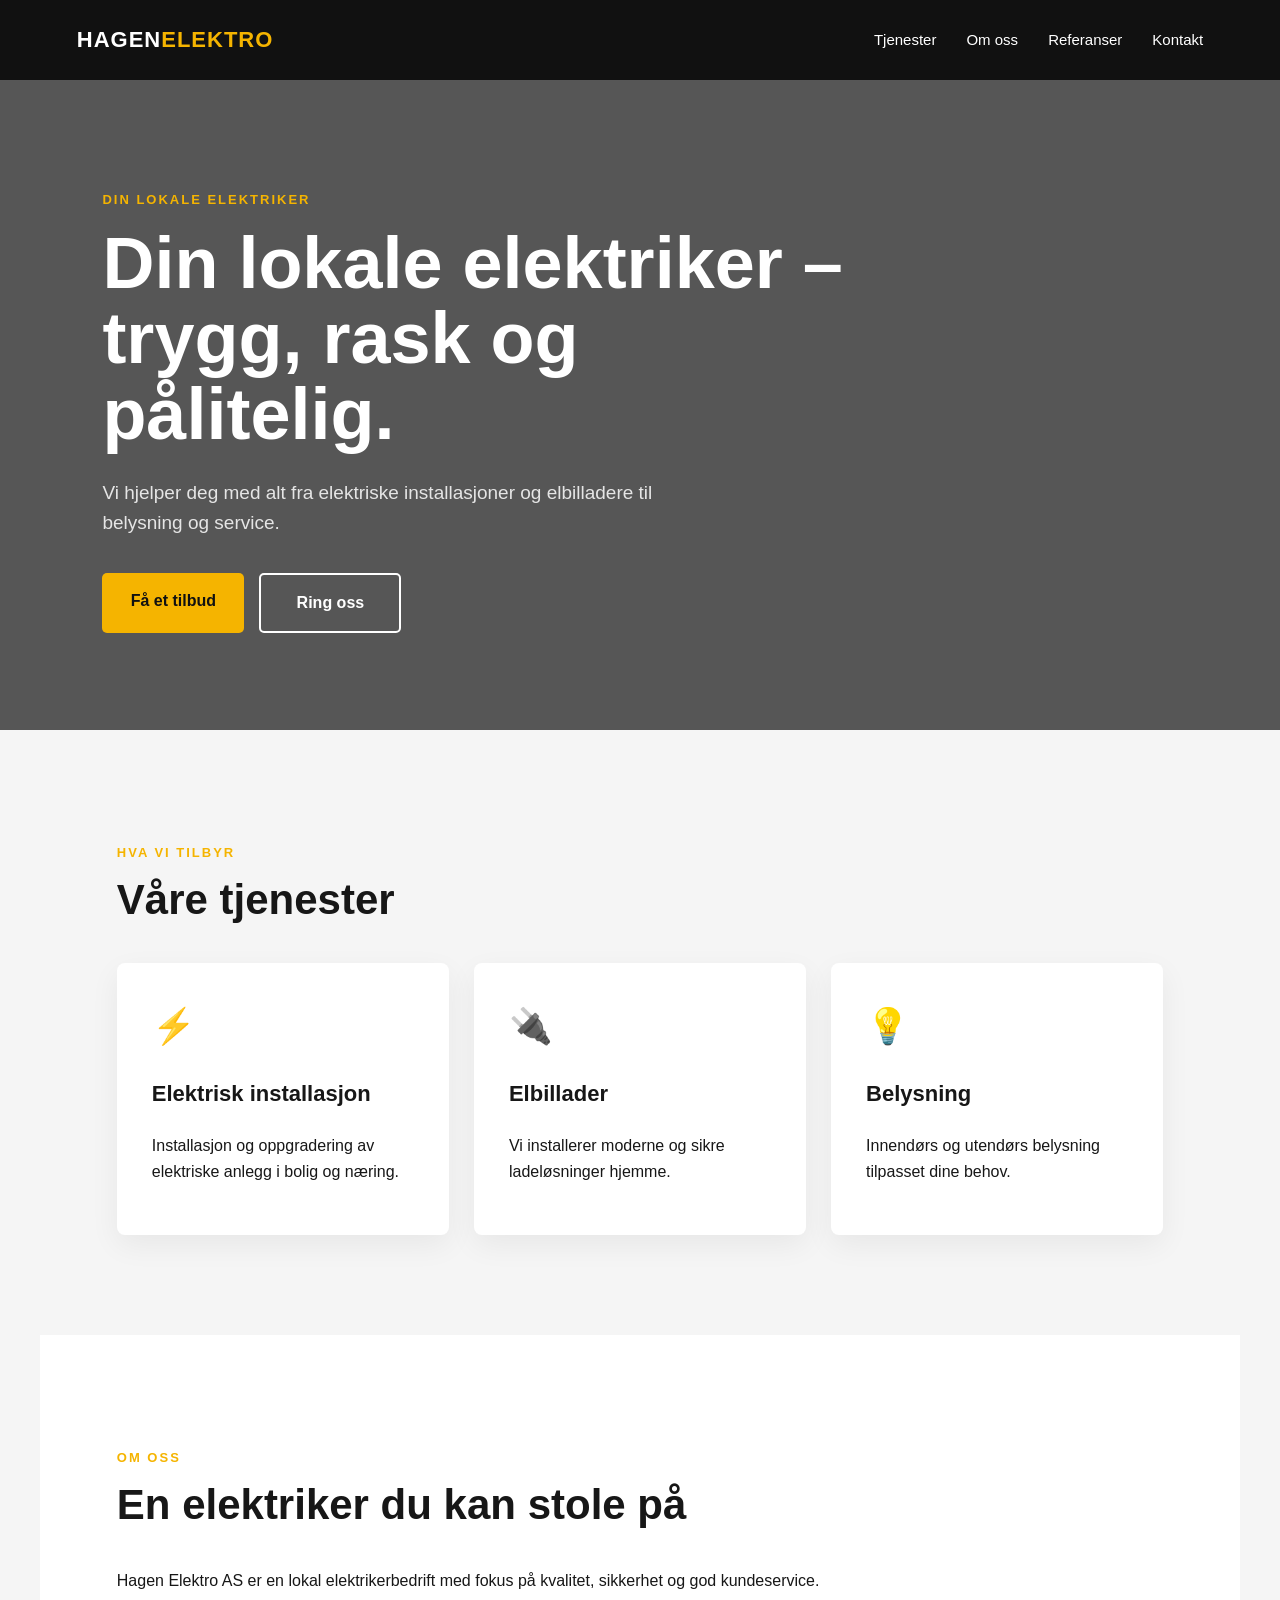
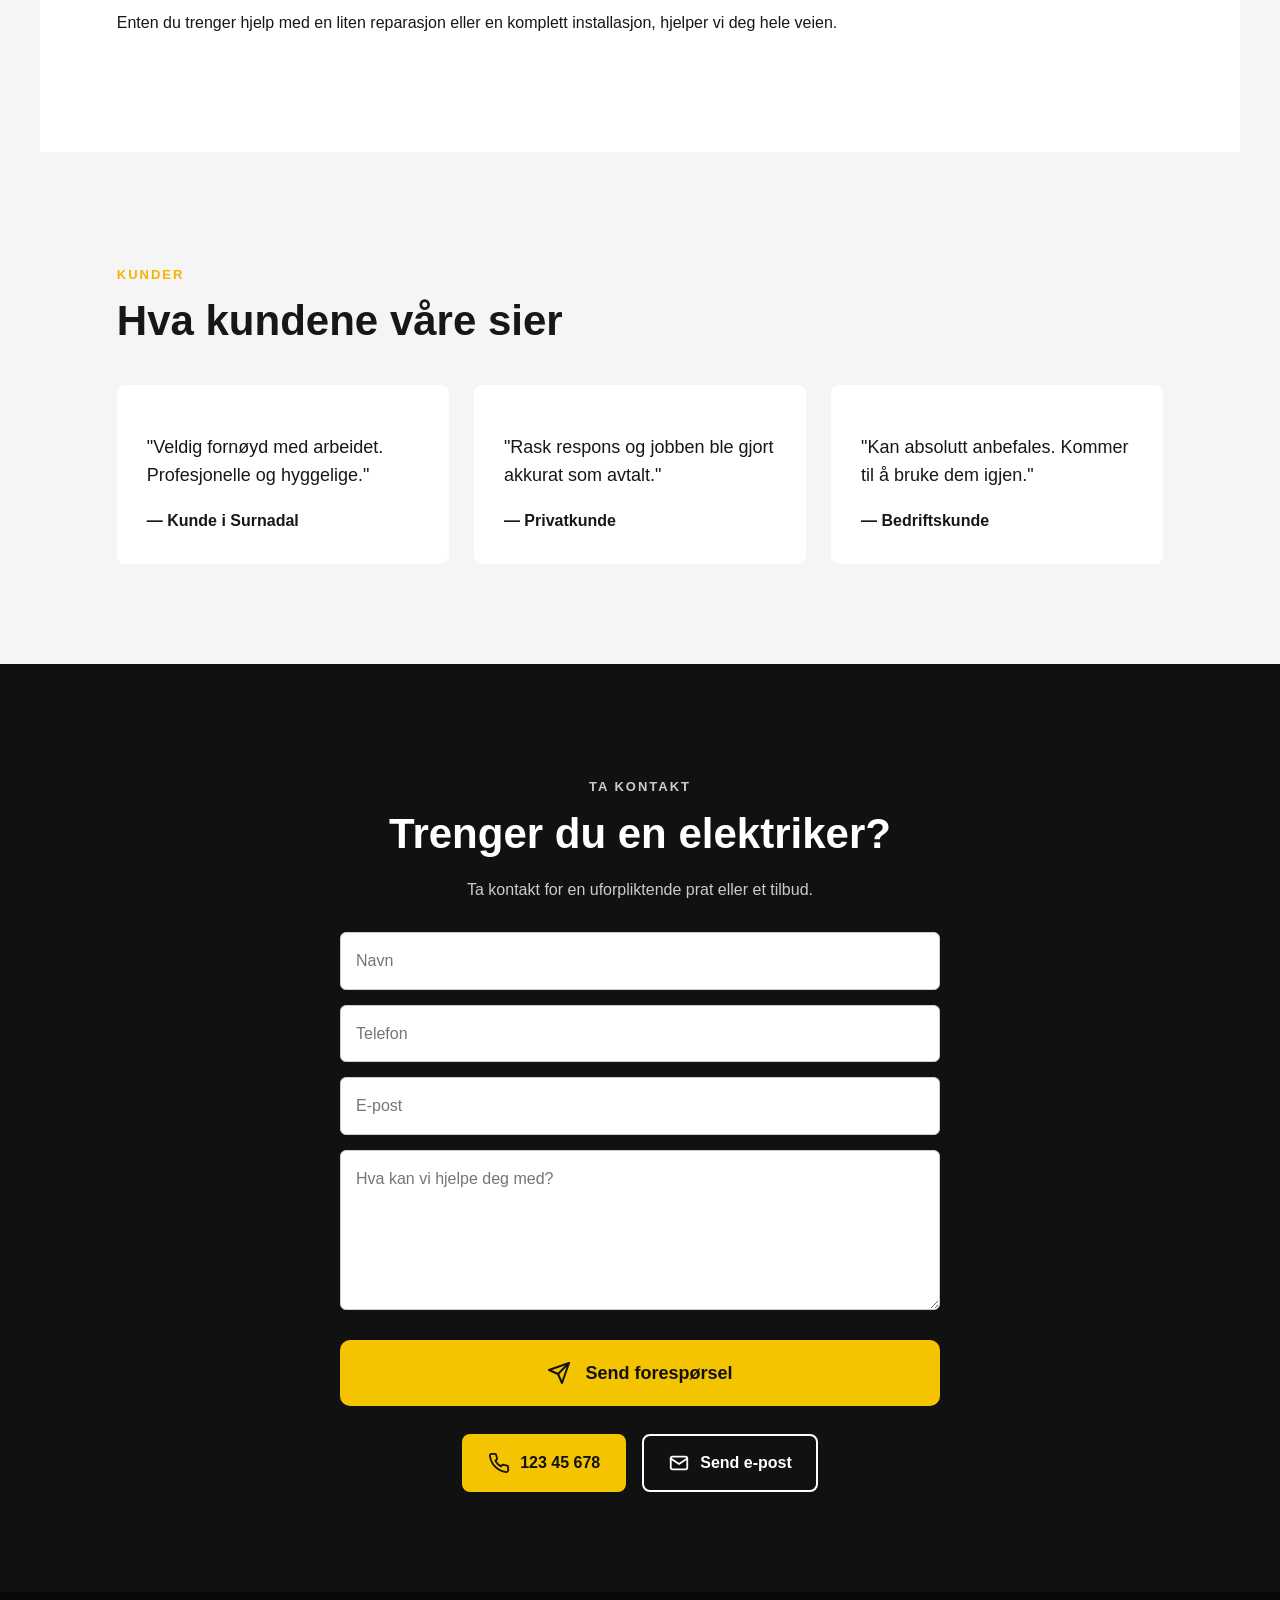
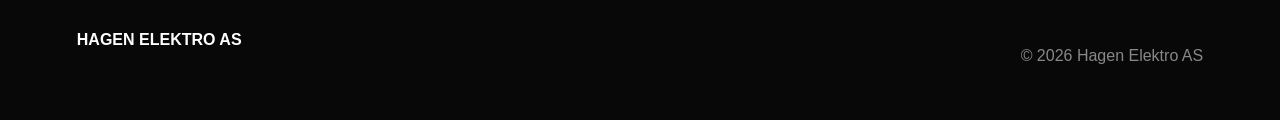
==== index.html @ 44e9f47b "La til Turnstile beskyttelse på kontaktskjema" ====
<!DOCTYPE html>
<html lang="no">

<head>
    <meta charset="UTF-8">
    <meta name="viewport" content="width=device-width, initial-scale=1.0">

    <title>Hagen Elektro AS | Din lokale elektriker</title>

    <link rel="stylesheet" href="style.css">
</head>

<body>

    <!-- Navigasjon -->

    <header>

        <a href="#" class="logo">
            HAGEN<span>ELEKTRO</span>
        </a>

        <button class="menu-toggle" id="menuToggle" aria-label="Åpne meny">
          ☰
        </button>

        <nav id="mainNav">
            <a href="#tjenester">Tjenester</a>
            <a href="#om-oss">Om oss</a>
            <a href="#referanser">Referanser</a>
            <a href="#kontakt">Kontakt</a>
        </nav>

    </header>


    <main>

        <!-- Forside -->

        <section class="hero">

            <div class="hero-content">

                <p class="hero-small">
                    DIN LOKALE ELEKTRIKER
                </p>

                <h1>
                    Din lokale elektriker – trygg, rask og pålitelig.
                </h1>

                <p class="hero-text">
                    Vi hjelper deg med alt fra elektriske
                    installasjoner og elbilladere til
                    belysning og service.
                </p>

                <div class="hero-buttons">

                    <a href="#kontakt" class="button">
                        Få et tilbud
                    </a>

                    <a href="tel:12345678" class="button button-outline">
                        Ring oss
                    </a>

                </div>

            </div>

        </section>


        <!-- Tjenester -->

        <section id="tjenester">

            <p class="section-small">
                HVA VI TILBYR
            </p>

            <h2>Våre tjenester</h2>

            <div class="services">

                <div class="service">
                    <div class="service-icon">⚡</div>

                    <h3>Elektrisk installasjon</h3>

                    <p>
                        Installasjon og oppgradering av
                        elektriske anlegg i bolig og næring.
                    </p>
                </div>


                <div class="service">
                    <div class="service-icon">🔌</div>

                    <h3>Elbillader</h3>

                    <p>
                        Vi installerer moderne og
                        sikre ladeløsninger hjemme.
                    </p>
                </div>


                <div class="service">
                    <div class="service-icon">💡</div>

                    <h3>Belysning</h3>

                    <p>
                        Innendørs og utendørs belysning
                        tilpasset dine behov.
                    </p>
                </div>

            </div>

        </section>


        <!-- Om oss -->

        <section id="om-oss" class="about">

            <div>

                <p class="section-small">
                    OM OSS
                </p>

                <h2>En elektriker du kan stole på</h2>

                <p>
                    Hagen Elektro AS er en lokal
                    elektrikerbedrift med fokus på kvalitet,
                    sikkerhet og god kundeservice.
                </p>

                <p>
                    Enten du trenger hjelp med en liten
                    reparasjon eller en komplett installasjon,
                    hjelper vi deg hele veien.
                </p>

            </div>

        </section>


        <!-- Referanser -->

        <section id="referanser">

            <p class="section-small">
                KUNDER
            </p>

            <h2>Hva kundene våre sier</h2>

            <div class="reviews">

                <div class="review">

                    <p>
                        "Veldig fornøyd med arbeidet.
                        Profesjonelle og hyggelige."
                    </p>

                    <strong>
                        — Kunde i Surnadal
                    </strong>

                </div>


                <div class="review">

                    <p>
                        "Rask respons og jobben ble
                        gjort akkurat som avtalt."
                    </p>

                    <strong>
                        — Privatkunde
                    </strong>

                </div>


                <div class="review">

                    <p>
                        "Kan absolutt anbefales.
                        Kommer til å bruke dem igjen."
                    </p>

                    <strong>
                        — Bedriftskunde
                    </strong>

                </div>

            </div>

        </section>


        <!-- Kontakt -->

        <section id="kontakt" class="contact">

            <p class="section-small">
                TA KONTAKT
            </p>

            <h2>Trenger du en elektriker?</h2>

            <p>
                Ta kontakt for en uforpliktende prat
                eller et tilbud.
            </p>
            <form class="contact-form" id="contactForm">
                <input
                  type="text"
                  name="name"
                  placeholder="Navn"
                  required
                >

                <input
                  type="tel"
                  name="phone"
                  placeholder="Telefon"
                  required
                >

                <input
                  type="email"
                  name="email"
                  placeholder="E-post"
                >

                <textarea
                  name="message"
                  placeholder="Hva kan vi hjelpe deg med?"
                  rows="5"
                  required
                ></textarea>

                <div
                  class="cf-turnstile"
                  data-sitekey="0x4AAAAAAEr8ZxZN5z3qeTb_">
                </div>

                <button type="submit" class="btn send-btn">
                  <svg class="send-icon" viewBox="0 0 24 24" aria-hidden="true">
                    <path d="M22 2 11 13"></path>
                    <path d="M22 2 15 22 11 13 2 9 22 2Z"></path>
                  </svg>

                  <span>Send forespørsel</span>
                </button>


            </form>

            <div class="contact-buttons">

                <a href="tel:12345678" class="contact-btn phone-btn">
                    <svg class="contact-icon" viewBox="0 0 24 24" aria-hidden="true">
                        <path d="M22 16.92v3a2 2 0 0 1-2.18 2
                                 19.79 19.79 0 0 1-8.63-3.07
                                 19.5 19.5 0 0 1-6-6
                                 19.79 19.79 0 0 1-3.07-8.67
                                 A2 2 0 0 1 4.11 2h3
                                 a2 2 0 0 1 2 1.72
                                 c.12.9.33 1.78.62 2.63
                                 a2 2 0 0 1-.45 2.11L8 9.73
                                 a16 16 0 0 0 6 6l1.27-1.27
                                 a2 2 0 0 1 2.11-.45
                                 c.85.29 1.73.5 2.63.62
                                 A2 2 0 0 1 22 16.92z">
                        </path>
                    </svg>

                    <span>123 45 678</span>
                    
                </a>

                <a href="mailto:post@hagenelektro.no" class="contact-btn email-btn">
                    <svg class="contact-icon"
                         viewBox="0 0 24 24"
                         xmlns="http://www.w3.org/2000/svg"
                         aria-hidden="true">

                      <rect x="3" y="5" width="18" height="14" rx="2"></rect>
                      <path d="M3 7l9 6 9-6"></path>

                    </svg>


                    <span>Send e-post</span>
                </a>

            </div>

        </section>

    </main>


    <!-- Footer -->

    <footer>

        <strong>HAGEN ELEKTRO AS</strong>

        <p>
            © 2026 Hagen Elektro AS
        </p>

    </footer>

<button id="topBtn" aria-label="Til toppen">↑</button>
<script
  src="https://challenges.cloudflare.com/turnstile/v0/api.js"
  async
  defer>
</script>
<script src="script.js"></script>
</body>

</html>
---- style.css ----
* {
    box-sizing: border-box;
}

html {
    scroll-behavior: smooth;
}

body {
    margin: 0;
    font-family: Arial, sans-serif;
    background: #f5f5f5;
    color: #171717;
    line-height: 1.6;
}


/* -------------------------
   NAVIGASJON
------------------------- */

header {
    height: 80px;
    padding: 0 6%;
    background: #111;
    color: white;

    display: flex;
    align-items: center;
    justify-content: space-between;
}

.logo {
    color: white;
    text-decoration: none;
    font-size: 22px;
    font-weight: 800;
    letter-spacing: 1px;
}

.logo span {
    color: #f5b400;
}

nav {
    display: flex;
    gap: 30px;
}

nav a {
    color: white;
    text-decoration: none;
    font-size: 15px;
}

nav a:hover {
    color: #f5b400;
}


/* -------------------------
   HERO
------------------------- */

.hero {
    min-height: 650px;

    display: flex;
    align-items: center;

    padding: 80px 8%;

    background:
        linear-gradient(
            rgba(0, 0, 0, 0.65),
            rgba(0, 0, 0, 0.65)
        ),
        url("https://images.unsplash.com/photo-1621905252507-b35492cc74b4?auto=format&fit=crop&w=2000&q=80");

    background-size: cover;
    background-position: center;

    color: white;
}

.hero-content {
    max-width: 750px;
}

.hero-small,
.section-small {
    color: #f5b400;
    font-weight: bold;
    letter-spacing: 2px;
    font-size: 13px;
}

.hero h1 {
    font-size: clamp(42px, 6vw, 72px);
    line-height: 1.05;
    margin: 15px 0 25px;
}

.hero-text {
    max-width: 600px;
    font-size: 19px;
    color: #e5e5e5;
}

.hero-buttons {
    display: flex;
    gap: 15px;
    margin-top: 35px;
}


/* -------------------------
   KNAPPER
------------------------- */

.button {
    display: inline-block;

    width: 142px;
    padding: 15px 0;
    box-sizing: border-box;
    text-align: center;

    background: #f5b400;
    color: #111;

    text-decoration: none;

    font-weight: bold;

    border-radius: 5px;

    transition: 0.2s;
}

.button:hover {
    transform: translateY(-2px);
}

.button-outline {
    background: transparent;
    color: white;
    border: 2px solid white;
}


/* -------------------------
   SEKSJONER
------------------------- */

section:not(.hero):not(.contact) {
    max-width: 1200px;
    margin: auto;
    padding: 100px 6%;
}

section h2 {
    font-size: 42px;
    line-height: 1.1;
    margin-top: 5px;
    margin-bottom: 40px;
}


/* -------------------------
   TJENESTER
------------------------- */

.services {
    display: grid;
    grid-template-columns: repeat(3, 1fr);
    gap: 25px;
}

.service {
    background: white;
    padding: 35px;
    border-radius: 8px;

    box-shadow: 0 10px 30px rgba(0,0,0,0.06);

    transition: 0.2s;
}

.service:hover {
    transform: translateY(-5px);
}

.service-icon {
    font-size: 35px;
}

.service h3 {
    font-size: 22px;
}


/* -------------------------
   OM OSS
------------------------- */

.about {
    background: white;
}

.about > div {
    max-width: 750px;
}


/* -------------------------
   REFERANSER
------------------------- */

.reviews {
    display: grid;
    grid-template-columns: repeat(3, 1fr);
    gap: 25px;
}

.review {
    background: white;
    padding: 30px;
    border-radius: 8px;
}

.review p {
    font-size: 18px;
}


/* -------------------------
   KONTAKT
------------------------- */

.contact {
    max-width: none !important;

    text-align: center;

    padding: 100px 20px;

    background: #111;

    color: white;
}

.contact h2 {
    margin-bottom: 20px;
}

.contact p {
    color: #ccc;
}

.contact-buttons {
    margin-top: 30px;

    display: flex;
    justify-content: center;
    gap: 15px;
}


/* -------------------------
   FOOTER
------------------------- */

footer {
    padding: 35px 6%;

    background: #080808;

    color: white;

    display: flex;
    justify-content: space-between;
}

footer p {
    color: #888;
}


/* -------------------------
   MOBIL
------------------------- */

@media (max-width: 750px) {

    header {
        height: auto;
        padding: 20px;

        flex-direction: column;
        gap: 15px;
    }

    nav {
        gap: 15px;
        flex-wrap: wrap;
        justify-content: center;
    }

    .hero {
        min-height: 600px;
        padding: 60px 25px;
    }

    .hero-buttons {
        flex-direction: column;
        align-items: flex-start;
    }

    section:not(.hero):not(.contact) {
        padding: 70px 25px;
    }

    section h2 {
        font-size: 34px;
    }

    .services,
    .reviews {
        grid-template-columns: 1fr;
    }

    .contact-buttons {
        flex-direction: column;
        align-items: center;
    }

    footer {
        flex-direction: column;
        gap: 10px;
    }
}

#topBtn {
  position: fixed;
  bottom: 25px;
  right: 25px;
  width: 50px;
  height: 50px;
  border: none;
  border-radius: 50%;
  background: #f5c400;
  color: #111;
  font-size: 24px;
  font-weight: bold;
  cursor: pointer;

  opacity: 0;
  visibility: hidden;
  transform: translateY(10px);
  transition: 0.3s;
}

#topBtn.show {
  opacity: 1;
  visibility: visible;
  transform: translateY(0);
}

#topBtn:hover {
  transform: translateY(-3px);
}

.menu-toggle {
  display: none;
  background: none;
  border: none;
  color: white;
  font-size: 30px;
  cursor: pointer;

  position: relative;
  z-index: 1001;
}

@media (max-width: 750px) {
  .menu-toggle {
    display: block;
  }

  nav {
    display: none;
    position: absolute;
    top: 70px;
    left: 0;
    width: 100%;
    background: #111;
    flex-direction: column;
    padding: 20px;
    z-index: 1000;
  }

  nav.open {
    display: flex;
  }

  nav a {
    padding: 12px 0;
  }
}


.contact-form {
  max-width: 600px;
  margin: 30px auto 0;
  display: flex;
  flex-direction: column;
  gap: 15px;
}

.contact-form input,
.contact-form textarea {
  width: 100%;
  padding: 15px;
  border: 1px solid #ccc;
  border-radius: 6px;
  font: inherit;
}

.contact-form textarea {
  resize: vertical;
}

.contact-form input:focus,
.contact-form textarea:focus {
  outline: 2px solid #f5c400;
  border-color: transparent;
}


.contact-form .send-btn {
  width: 100%;
  min-height: 66px;
  padding: 18px 28px;

  background: #f5c400;
  color: #111;

  border: none;
  border-radius: 10px;

  font-size: 18px;
  font-weight: 700;

  cursor: pointer;

  display: flex;
  align-items: center;
  justify-content: center;
  gap: 14px;

  transition: transform 0.2s ease,
              background 0.2s ease;
}

.contact-form .send-icon {
  width: 24px;
  height: 24px;

  fill: none;
  stroke: currentColor;
  stroke-width: 2;
  stroke-linecap: round;
  stroke-linejoin: round;
}

.contact-form .send-btn:hover {
  background: #ffd21a;
  transform: translateY(-2px);
}

.contact-form .send-btn:active {
  transform: translateY(0);
}


.contact-buttons {
  display: flex;
  justify-content: center;
  align-items: center;
  gap: 16px;
  margin-top: 28px;
}

.contact-btn {
  min-height: 58px;
  padding: 14px 24px;

  display: inline-flex;
  align-items: center;
  justify-content: center;
  gap: 10px;

  border-radius: 8px;

  font-size: 16px;
  font-weight: 700;
  text-decoration: none;

  transition: transform 0.2s ease,
              background 0.2s ease,
              color 0.2s ease;
}

.phone-btn {
  background: #f5c400;
  color: #111;
  border: 2px solid #f5c400;
}

.email-btn {
  background: transparent;
  color: white;
  border: 2px solid white;
}

.contact-icon {
  width: 22px;
  height: 22px;

  fill: none;
  stroke: currentColor;
  stroke-width: 2;
  stroke-linecap: round;
  stroke-linejoin: round;
}

.contact-btn:hover {
  transform: translateY(-2px);
}

.phone-btn:hover {
  background: #ffd21a;
  border-color: #ffd21a;
}

.email-btn:hover {
  background: white;
  color: #111;
}

@media (max-width: 750px) {

  .contact-buttons {
    flex-direction: row;
    gap: 10px;
  }

  .contact-btn {
    width: auto;
    min-height: 52px;
    padding: 12px 16px;
    font-size: 14px;
  }

  .contact-icon {
    width: 19px;
    height: 19px;
  }
}
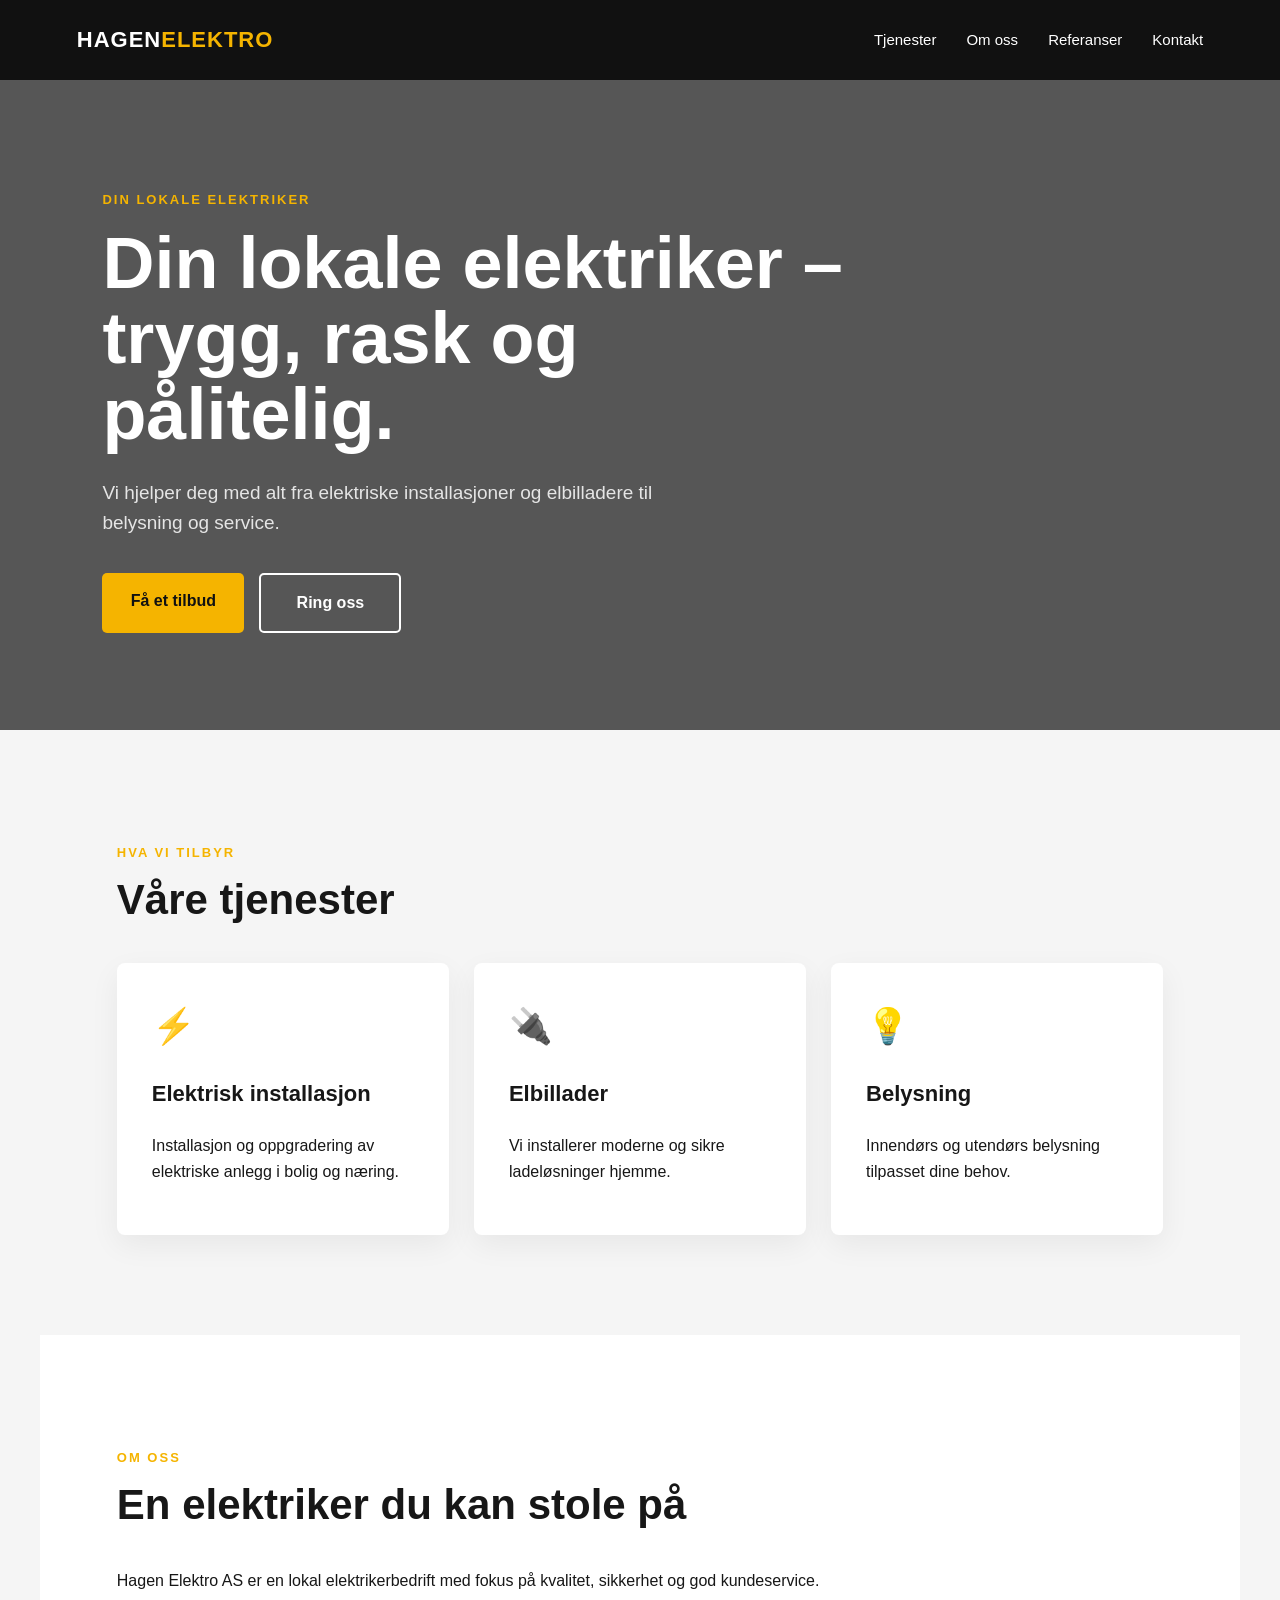
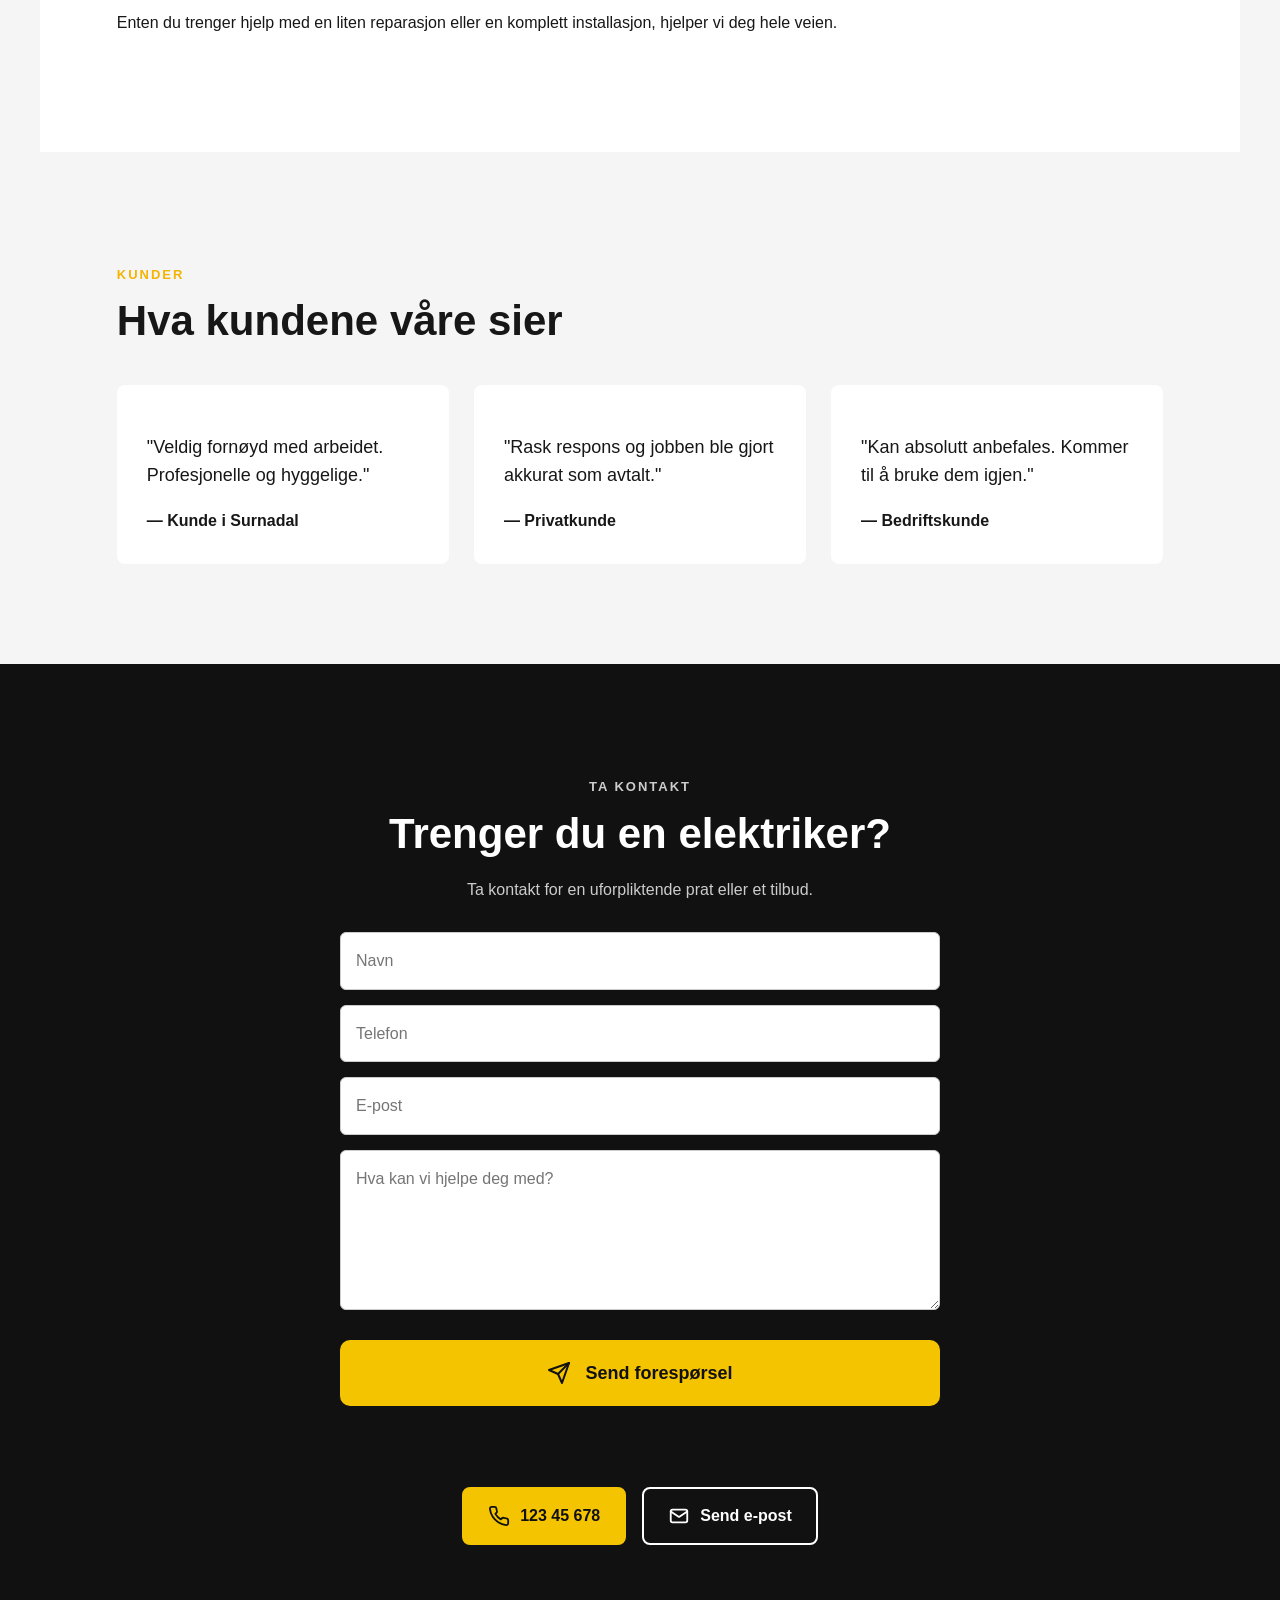
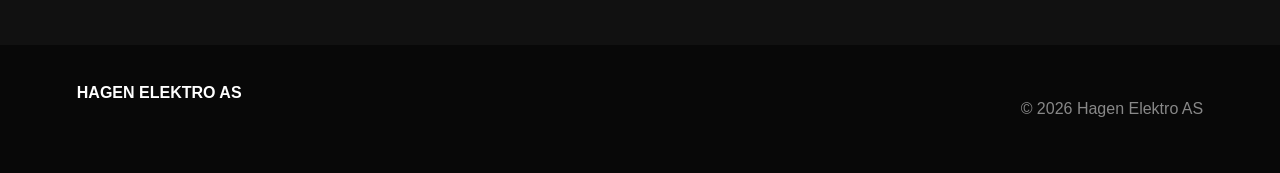
==== commit ae6f8a08: "Forbedret bekreftelse i kontaktskjema" ====
--- a/index.html
+++ b/index.html
@@ -267,7 +267,8 @@
 
                   <span>Send forespørsel</span>
                 </button>
-
+                
+                <p id="formStatus" class="form-status" aria-live="polite"></p>
 
             </form>
 
--- a/style.css
+++ b/style.css
@@ -567,4 +567,23 @@
     width: 19px;
     height: 19px;
   }
+}
+
+.form-status {
+    min-height: 24px;
+    margin: 14px 0 0;
+    text-align: center;
+    font-weight: 600;
+}
+
+.form-status.sending {
+    color: #ddd;
+}
+
+.form-status.success {
+    color: #7ed957;
+}
+
+.form-status.error {
+    color: #ff6b6b;
 }
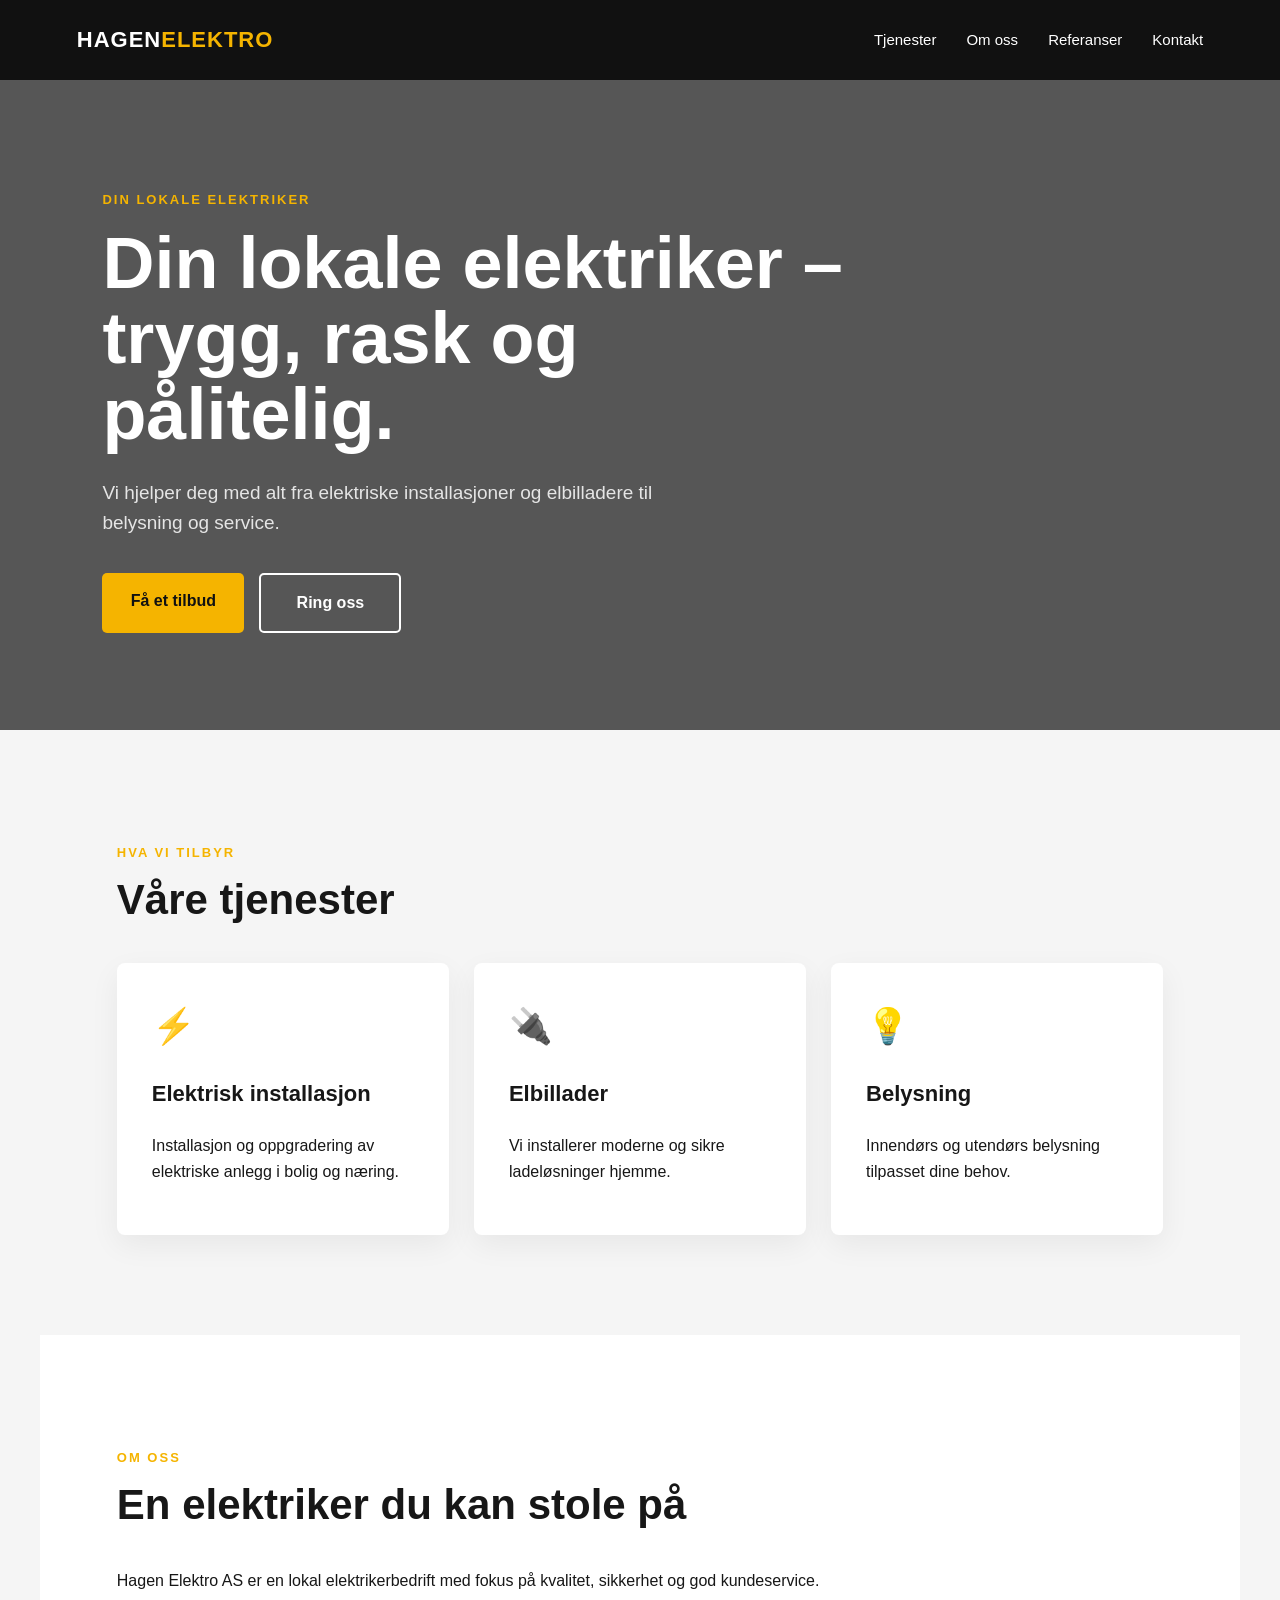
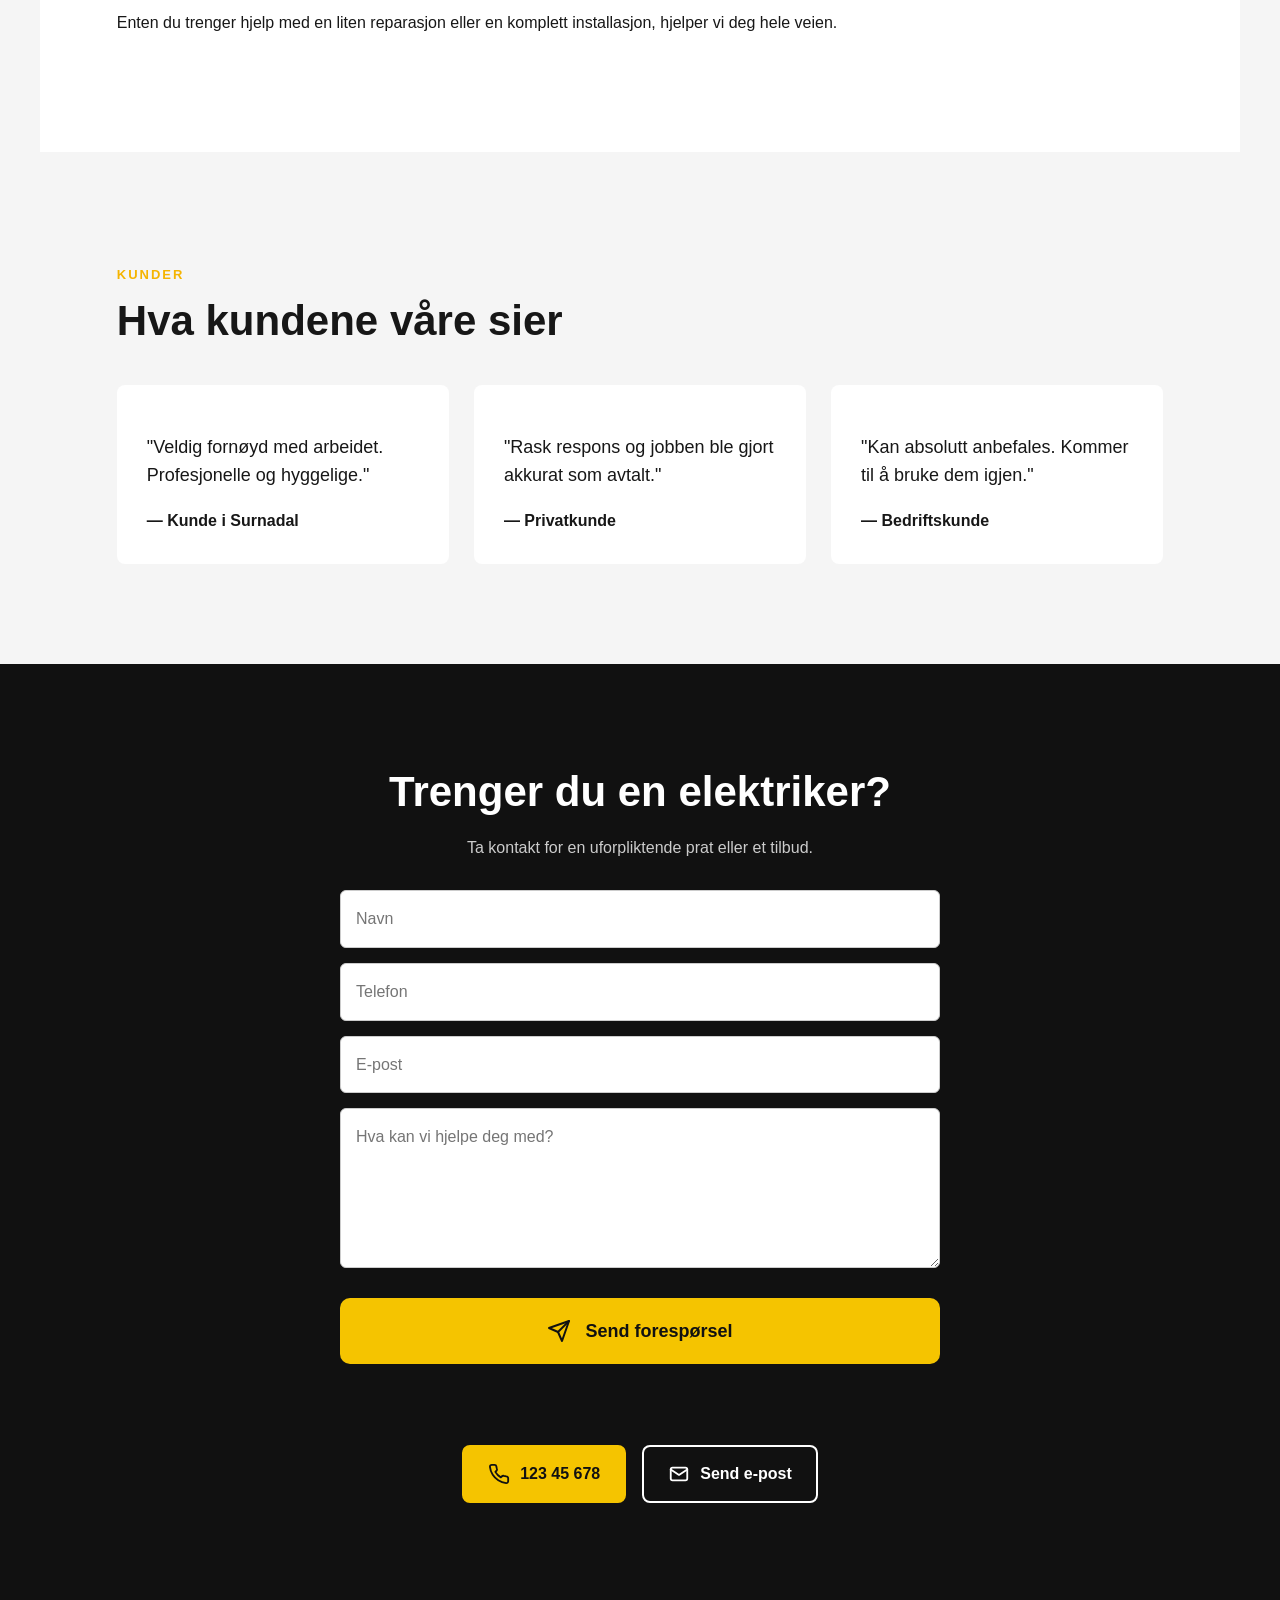
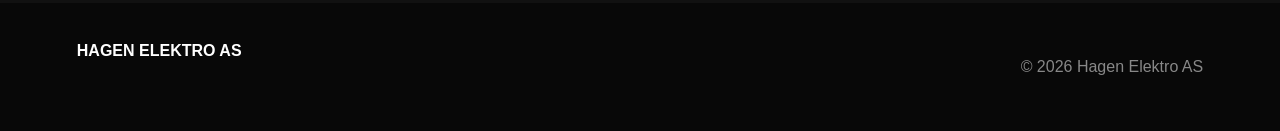
==== commit 935cb9c7: "Forbedret sikkerhet og logging for kontaktskjema" ====
--- a/index.html
+++ b/index.html
@@ -216,9 +216,7 @@
 
         <section id="kontakt" class="contact">
 
-            <p class="section-small">
-                TA KONTAKT
-            </p>
+            
 
             <h2>Trenger du en elektriker?</h2>
 
@@ -271,6 +269,17 @@
                 <p id="formStatus" class="form-status" aria-live="polite"></p>
 
             </form>
+
+            <div id="formSuccess" class="form-success" hidden>
+                <div class="success-check">✓</div>
+
+                 <h3>Takk for henvendelsen!</h3>
+
+                 <p>
+                     Forespørselen din er sendt.<br>
+                     Vi tar kontakt så snart som mulig.
+                 </p>
+            </div>
 
             <div class="contact-buttons">
 
--- a/style.css
+++ b/style.css
@@ -586,4 +586,59 @@
 
 .form-status.error {
     color: #ff6b6b;
+}
+
+
+/* -------------------------
+   TAKKEMELDING KONTAKTSKJEMA
+------------------------- */
+
+.form-success {
+    max-width: 600px;
+    margin: 30px auto;
+    padding: 35px 25px;
+
+    text-align: center;
+
+    background: #1a1a1a;
+    border: 1px solid #333;
+    border-radius: 10px;
+}
+
+.form-success[hidden] {
+    display: none;
+}
+
+.success-check {
+    width: 55px;
+    height: 55px;
+    margin: 0 auto 18px;
+
+    display: flex;
+    align-items: center;
+    justify-content: center;
+
+    background: #f5c400;
+    color: #111;
+
+    border-radius: 50%;
+
+    font-size: 30px;
+    font-weight: bold;
+}
+
+.form-success h3 {
+    margin: 0 0 12px;
+    color: white;
+    font-size: 24px;
+}
+
+.form-success p {
+    margin: 0;
+    color: #ddd;
+    line-height: 1.6;
+}
+
+.contact-form[hidden] {
+    display: none;
 }
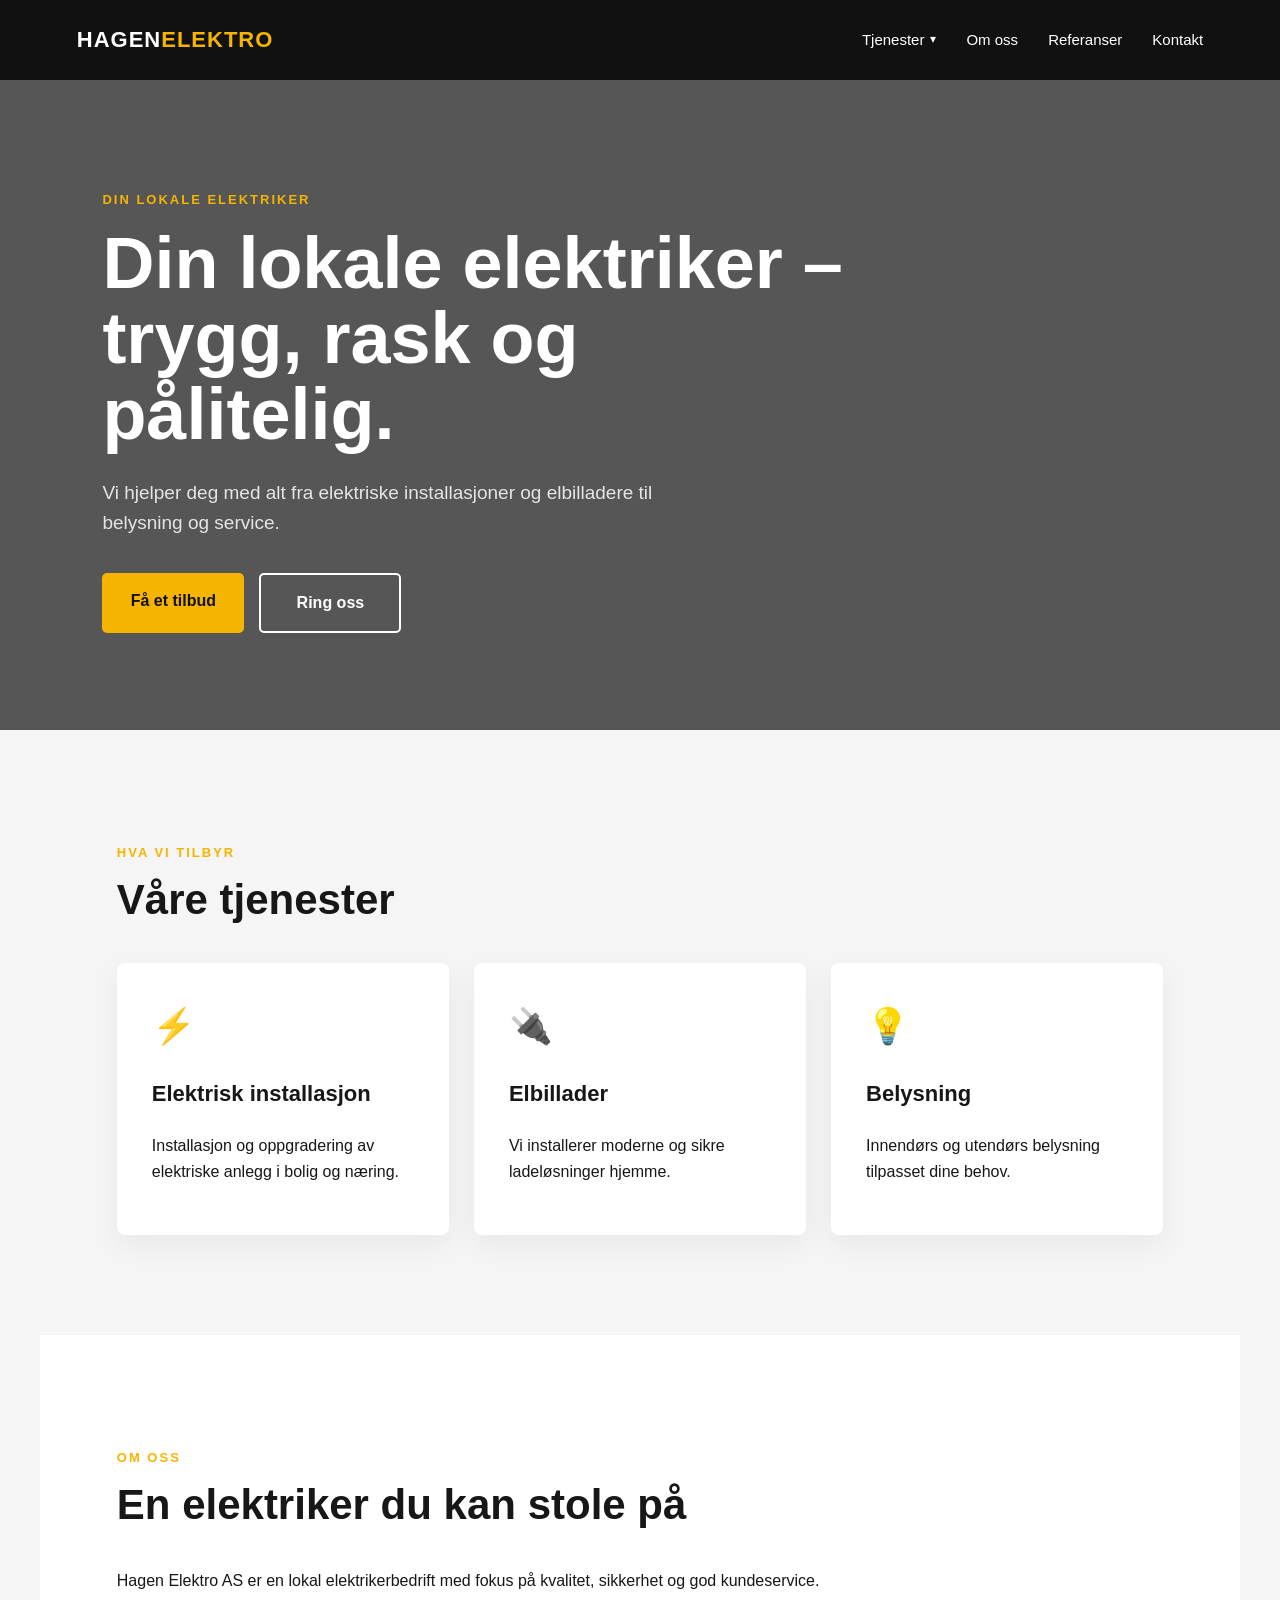
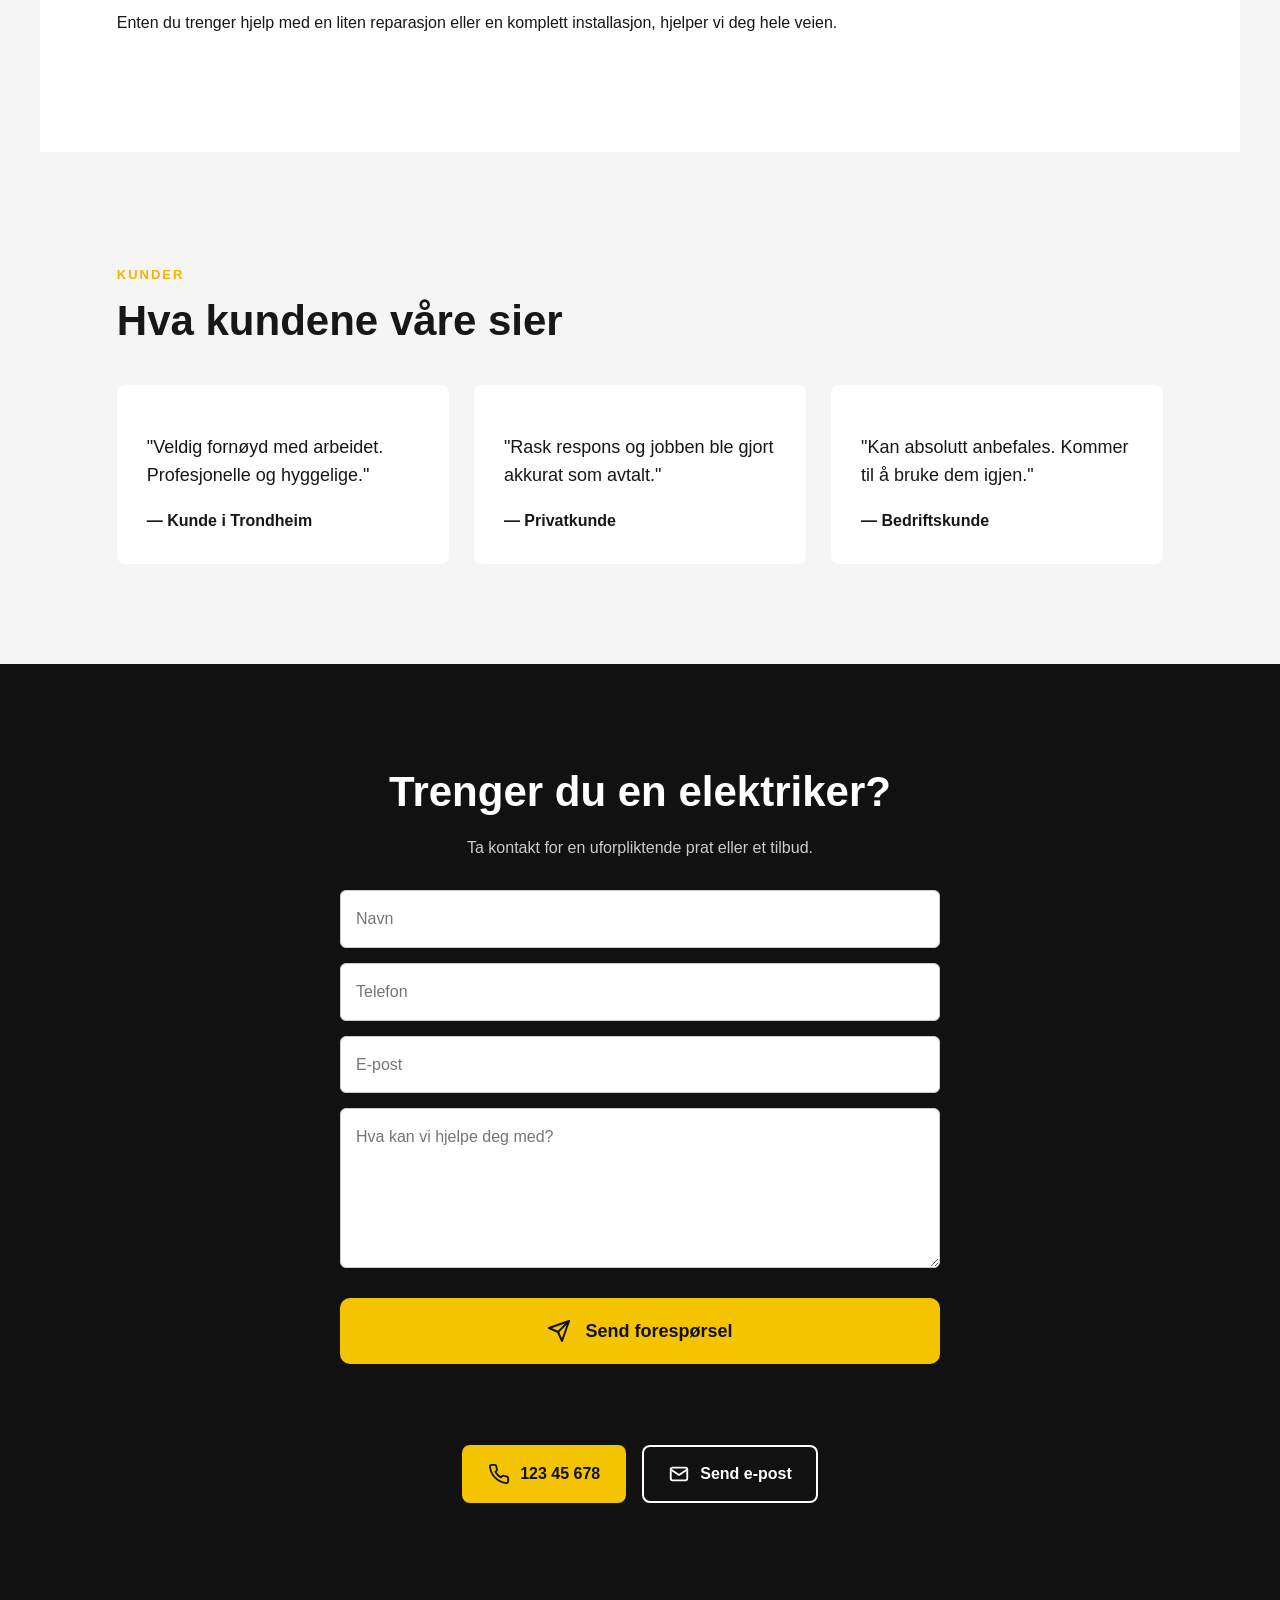
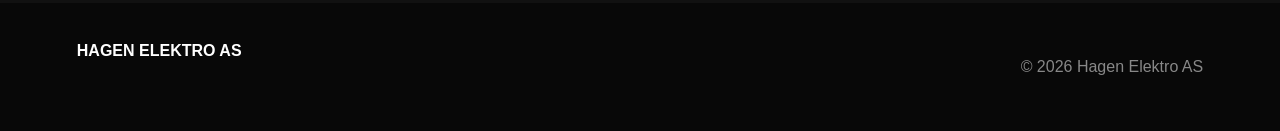
==== commit 10bf79c8: "Legg til elbillader-side og forbedret navigasjon" ====
--- a/index.html
+++ b/index.html
@@ -21,14 +21,30 @@
         </a>
 
         <button class="menu-toggle" id="menuToggle" aria-label="Åpne meny">
-          ☰
+            ☰
         </button>
 
         <nav id="mainNav">
-            <a href="#tjenester">Tjenester</a>
-            <a href="#om-oss">Om oss</a>
-            <a href="#referanser">Referanser</a>
-            <a href="#kontakt">Kontakt</a>
+
+            <div class="nav-dropdown">
+
+                <button class="dropdown-toggle" type="button" aria-expanded="false">
+                    Tjenester
+                    <span class="dropdown-arrow">▾</span>
+                </button>
+
+                <div class="dropdown-menu">
+                    <a href="/tjenester/elbillader/">Elbillader</a>
+                    <a href="/#tjenester">Elektrisk installasjon</a>
+                    <a href="/#tjenester">Belysning</a>
+                </div>
+
+            </div>
+
+            <a href="/#om-oss">Om oss</a>
+            <a href="/#referanser">Referanser</a>
+            <a href="/#kontakt">Kontakt</a>
+
         </nav>
 
     </header>
@@ -97,7 +113,7 @@
                 </div>
 
 
-                <div class="service">
+                <a href="/tjenester/elbillader/" class="service service-link">
                     <div class="service-icon">🔌</div>
 
                     <h3>Elbillader</h3>
@@ -106,7 +122,7 @@
                         Vi installerer moderne og
                         sikre ladeløsninger hjemme.
                     </p>
-                </div>
+                </a>
 
 
                 <div class="service">
@@ -174,7 +190,7 @@
                     </p>
 
                     <strong>
-                        — Kunde i Surnadal
+                        — Kunde i Trondheim
                     </strong>
 
                 </div>
@@ -216,7 +232,7 @@
 
         <section id="kontakt" class="contact">
 
-            
+
 
             <h2>Trenger du en elektriker?</h2>
 
@@ -225,47 +241,26 @@
                 eller et tilbud.
             </p>
             <form class="contact-form" id="contactForm">
-                <input
-                  type="text"
-                  name="name"
-                  placeholder="Navn"
-                  required
-                >
-
-                <input
-                  type="tel"
-                  name="phone"
-                  placeholder="Telefon"
-                  required
-                >
-
-                <input
-                  type="email"
-                  name="email"
-                  placeholder="E-post"
-                >
-
-                <textarea
-                  name="message"
-                  placeholder="Hva kan vi hjelpe deg med?"
-                  rows="5"
-                  required
-                ></textarea>
-
-                <div
-                  class="cf-turnstile"
-                  data-sitekey="0x4AAAAAAEr8ZxZN5z3qeTb_">
+                <input type="text" name="name" placeholder="Navn" required>
+
+                <input type="tel" name="phone" placeholder="Telefon" required>
+
+                <input type="email" name="email" placeholder="E-post">
+
+                <textarea name="message" placeholder="Hva kan vi hjelpe deg med?" rows="5" required></textarea>
+
+                <div class="cf-turnstile" data-sitekey="0x4AAAAAAEr8ZxZN5z3qeTb_">
                 </div>
 
                 <button type="submit" class="btn send-btn">
-                  <svg class="send-icon" viewBox="0 0 24 24" aria-hidden="true">
-                    <path d="M22 2 11 13"></path>
-                    <path d="M22 2 15 22 11 13 2 9 22 2Z"></path>
-                  </svg>
-
-                  <span>Send forespørsel</span>
+                    <svg class="send-icon" viewBox="0 0 24 24" aria-hidden="true">
+                        <path d="M22 2 11 13"></path>
+                        <path d="M22 2 15 22 11 13 2 9 22 2Z"></path>
+                    </svg>
+
+                    <span>Send forespørsel</span>
                 </button>
-                
+
                 <p id="formStatus" class="form-status" aria-live="polite"></p>
 
             </form>
@@ -273,12 +268,12 @@
             <div id="formSuccess" class="form-success" hidden>
                 <div class="success-check">✓</div>
 
-                 <h3>Takk for henvendelsen!</h3>
-
-                 <p>
-                     Forespørselen din er sendt.<br>
-                     Vi tar kontakt så snart som mulig.
-                 </p>
+                <h3>Takk for henvendelsen!</h3>
+
+                <p>
+                    Forespørselen din er sendt.<br>
+                    Vi tar kontakt så snart som mulig.
+                </p>
             </div>
 
             <div class="contact-buttons">
@@ -301,17 +296,14 @@
                     </svg>
 
                     <span>123 45 678</span>
-                    
+
                 </a>
 
                 <a href="mailto:post@hagenelektro.no" class="contact-btn email-btn">
-                    <svg class="contact-icon"
-                         viewBox="0 0 24 24"
-                         xmlns="http://www.w3.org/2000/svg"
-                         aria-hidden="true">
-
-                      <rect x="3" y="5" width="18" height="14" rx="2"></rect>
-                      <path d="M3 7l9 6 9-6"></path>
+                    <svg class="contact-icon" viewBox="0 0 24 24" xmlns="http://www.w3.org/2000/svg" aria-hidden="true">
+
+                        <rect x="3" y="5" width="18" height="14" rx="2"></rect>
+                        <path d="M3 7l9 6 9-6"></path>
 
                     </svg>
 
@@ -338,13 +330,10 @@
 
     </footer>
 
-<button id="topBtn" aria-label="Til toppen">↑</button>
-<script
-  src="https://challenges.cloudflare.com/turnstile/v0/api.js"
-  async
-  defer>
-</script>
-<script src="script.js"></script>
+    <button id="topBtn" aria-label="Til toppen">↑</button>
+    <script src="https://challenges.cloudflare.com/turnstile/v0/api.js" async defer>
+    </script>
+    <script src="script.js"></script>
 </body>
 
 </html>
--- a/style.css
+++ b/style.css
@@ -58,6 +58,115 @@
 }
 
 
+.menu-toggle {
+    display: none;
+    background: none;
+    border: none;
+    color: white;
+    font-size: 30px;
+    cursor: pointer;
+    position: relative;
+    z-index: 1001;
+}
+
+/* -------------------------
+   DROPDOWN-MENY
+------------------------- */
+
+.nav-dropdown {
+    position: relative;
+}
+
+.dropdown-toggle {
+    padding: 0;
+    background: none;
+    border: none;
+    color: white;
+    font: inherit;
+    font-size: 15px;
+    cursor: pointer;
+
+    display: flex;
+    align-items: center;
+    gap: 6px;
+}
+
+.dropdown-toggle:hover,
+.dropdown-toggle:focus-visible {
+    color: #f5b400;
+}
+
+.dropdown-arrow {
+    font-size: 12px;
+    transition: transform 0.2s;
+}
+
+.dropdown-menu {
+    position: absolute;
+    top: calc(100% + 12px);
+    left: 0;
+
+    min-width: 220px;
+    padding: 8px 0;
+
+    background: #1a1a1a;
+    border-radius: 6px;
+
+    box-shadow: 0 10px 30px rgba(0, 0, 0, 0.25);
+
+    opacity: 0;
+    visibility: hidden;
+    transform: translateY(-5px);
+
+    transition: 0.2s;
+
+    z-index: 1000;
+}
+
+.dropdown-menu a {
+    display: block;
+    padding: 12px 18px;
+    white-space: nowrap;
+}
+
+.dropdown-menu a:hover {
+    background: #252525;
+    color: #f5b400;
+}
+
+
+/* Åpen dropdown */
+
+.nav-dropdown.open .dropdown-menu {
+    opacity: 1;
+    visibility: visible;
+    transform: translateY(0);
+}
+
+.nav-dropdown.open .dropdown-arrow {
+    transform: rotate(180deg);
+}
+
+
+/* Desktop: åpne også med mus */
+
+@media (min-width: 751px) {
+
+    .nav-dropdown:hover .dropdown-menu,
+    .nav-dropdown:focus-within .dropdown-menu {
+        opacity: 1;
+        visibility: visible;
+        transform: translateY(0);
+    }
+
+    .nav-dropdown:hover .dropdown-arrow,
+    .nav-dropdown:focus-within .dropdown-arrow {
+        transform: rotate(180deg);
+    }
+
+}
+
+
 /* -------------------------
    HERO
 ------------------------- */
@@ -182,9 +291,16 @@
     padding: 35px;
     border-radius: 8px;
 
-    box-shadow: 0 10px 30px rgba(0,0,0,0.06);
+    box-shadow: 0 10px 30px rgba(0, 0, 0, 0.06);
 
     transition: 0.2s;
+}
+
+.service-link {
+    display: block;
+    color: inherit;
+    text-decoration: none;
+    cursor: pointer;
 }
 
 .service:hover {
@@ -286,60 +402,6 @@
     color: #888;
 }
 
-
-/* -------------------------
-   MOBIL
-------------------------- */
-
-@media (max-width: 750px) {
-
-    header {
-        height: auto;
-        padding: 20px;
-
-        flex-direction: column;
-        gap: 15px;
-    }
-
-    nav {
-        gap: 15px;
-        flex-wrap: wrap;
-        justify-content: center;
-    }
-
-    .hero {
-        min-height: 600px;
-        padding: 60px 25px;
-    }
-
-    .hero-buttons {
-        flex-direction: column;
-        align-items: flex-start;
-    }
-
-    section:not(.hero):not(.contact) {
-        padding: 70px 25px;
-    }
-
-    section h2 {
-        font-size: 34px;
-    }
-
-    .services,
-    .reviews {
-        grid-template-columns: 1fr;
-    }
-
-    .contact-buttons {
-        flex-direction: column;
-        align-items: center;
-    }
-
-    footer {
-        flex-direction: column;
-        gap: 10px;
-    }
-}
 
 #topBtn {
   position: fixed;
@@ -371,44 +433,161 @@
   transform: translateY(-3px);
 }
 
-.menu-toggle {
-  display: none;
-  background: none;
-  border: none;
-  color: white;
-  font-size: 30px;
-  cursor: pointer;
-
-  position: relative;
-  z-index: 1001;
-}
+
+/* -------------------------
+   MOBIL
+------------------------- */
 
 @media (max-width: 750px) {
-  .menu-toggle {
-    display: block;
-  }
-
-  nav {
-    display: none;
-    position: absolute;
-    top: 70px;
-    left: 0;
-    width: 100%;
-    background: #111;
-    flex-direction: column;
-    padding: 20px;
-    z-index: 1000;
-  }
-
-  nav.open {
-    display: flex;
-  }
-
-  nav a {
-    padding: 12px 0;
-  }
-}
-
+
+    /* Header og navigasjon */
+
+    header {
+        height: 80px;
+        padding: 0 25px;
+        flex-direction: row;
+        align-items: center;
+        justify-content: space-between;
+        position: relative;
+    }
+
+    .logo {
+        font-size: 20px;
+    }
+
+    .menu-toggle {
+        display: block;
+    }
+
+    nav {
+        display: none;
+        position: absolute;
+        top: 80px;
+        left: 0;
+        width: 100%;
+        padding: 20px 25px 25px;
+        background: #111;
+        flex-direction: column;
+        align-items: stretch;
+        gap: 0;
+        z-index: 1000;
+    }
+
+    nav.open {
+        display: flex;
+    }
+
+    nav > a {
+        padding: 14px 0;
+    }
+
+    /* Dropdown */
+
+    .nav-dropdown {
+        width: 100%;
+    }
+
+    .dropdown-toggle {
+        width: 100%;
+        padding: 14px 0;
+        justify-content: space-between;
+        font-size: 15px;
+        text-align: left;
+    }
+
+    .dropdown-menu {
+        position: static;
+        width: 100%;
+        min-width: 0;
+        margin: 0;
+        padding: 0;
+        background: #1a1a1a;
+        border-radius: 6px;
+        box-shadow: none;
+        opacity: 1;
+        visibility: visible;
+        transform: none;
+        display: none;
+    }
+
+    .nav-dropdown.open .dropdown-menu {
+        display: block;
+    }
+
+    .dropdown-menu a {
+        padding: 13px 18px;
+    }
+
+    /* Hero */
+
+    .hero {
+        min-height: 600px;
+        padding: 60px 25px;
+    }
+
+    .hero-buttons {
+        flex-direction: column;
+        align-items: flex-start;
+    }
+
+    /* Innhold */
+
+    section:not(.hero):not(.contact) {
+        padding: 70px 25px;
+    }
+
+    section h2 {
+        font-size: 34px;
+    }
+
+    .services,
+    .reviews {
+        grid-template-columns: 1fr;
+    }
+
+    /* Litt strammere kort på mobil */
+
+    .service {
+        padding: 30px;
+    }
+
+    /* Kontakt */
+
+    .contact-buttons {
+        flex-direction: row;
+        align-items: center;
+        gap: 10px;
+    }
+
+    .contact-btn {
+        width: auto;
+        min-height: 52px;
+        padding: 12px 16px;
+        font-size: 14px;
+    }
+
+    .contact-icon {
+        width: 19px;
+        height: 19px;
+    }
+
+    /* Footer */
+
+    footer {
+        flex-direction: column;
+        gap: 10px;
+    }
+
+    /* Til toppen */
+
+    #topBtn {
+        width: 44px;
+        height: 44px;
+        right: 18px;
+        bottom: 18px;
+        font-size: 20px;
+    }
+}
 
 .contact-form {
   max-width: 600px;
@@ -549,26 +728,6 @@
   color: #111;
 }
 
-@media (max-width: 750px) {
-
-  .contact-buttons {
-    flex-direction: row;
-    gap: 10px;
-  }
-
-  .contact-btn {
-    width: auto;
-    min-height: 52px;
-    padding: 12px 16px;
-    font-size: 14px;
-  }
-
-  .contact-icon {
-    width: 19px;
-    height: 19px;
-  }
-}
-
 .form-status {
     min-height: 24px;
     margin: 14px 0 0;
@@ -641,4 +800,15 @@
 
 .contact-form[hidden] {
     display: none;
-}+}
+
+/* Eget hero-bilde for elbillader-siden */
+
+.hero-elbillader {
+    background-image:
+        linear-gradient(rgba(0, 0, 0, 0.55), rgba(0, 0, 0, 0.55)),
+        url("images/elbillader.jpg");
+
+    background-size: cover;
+    background-position: center;
+}
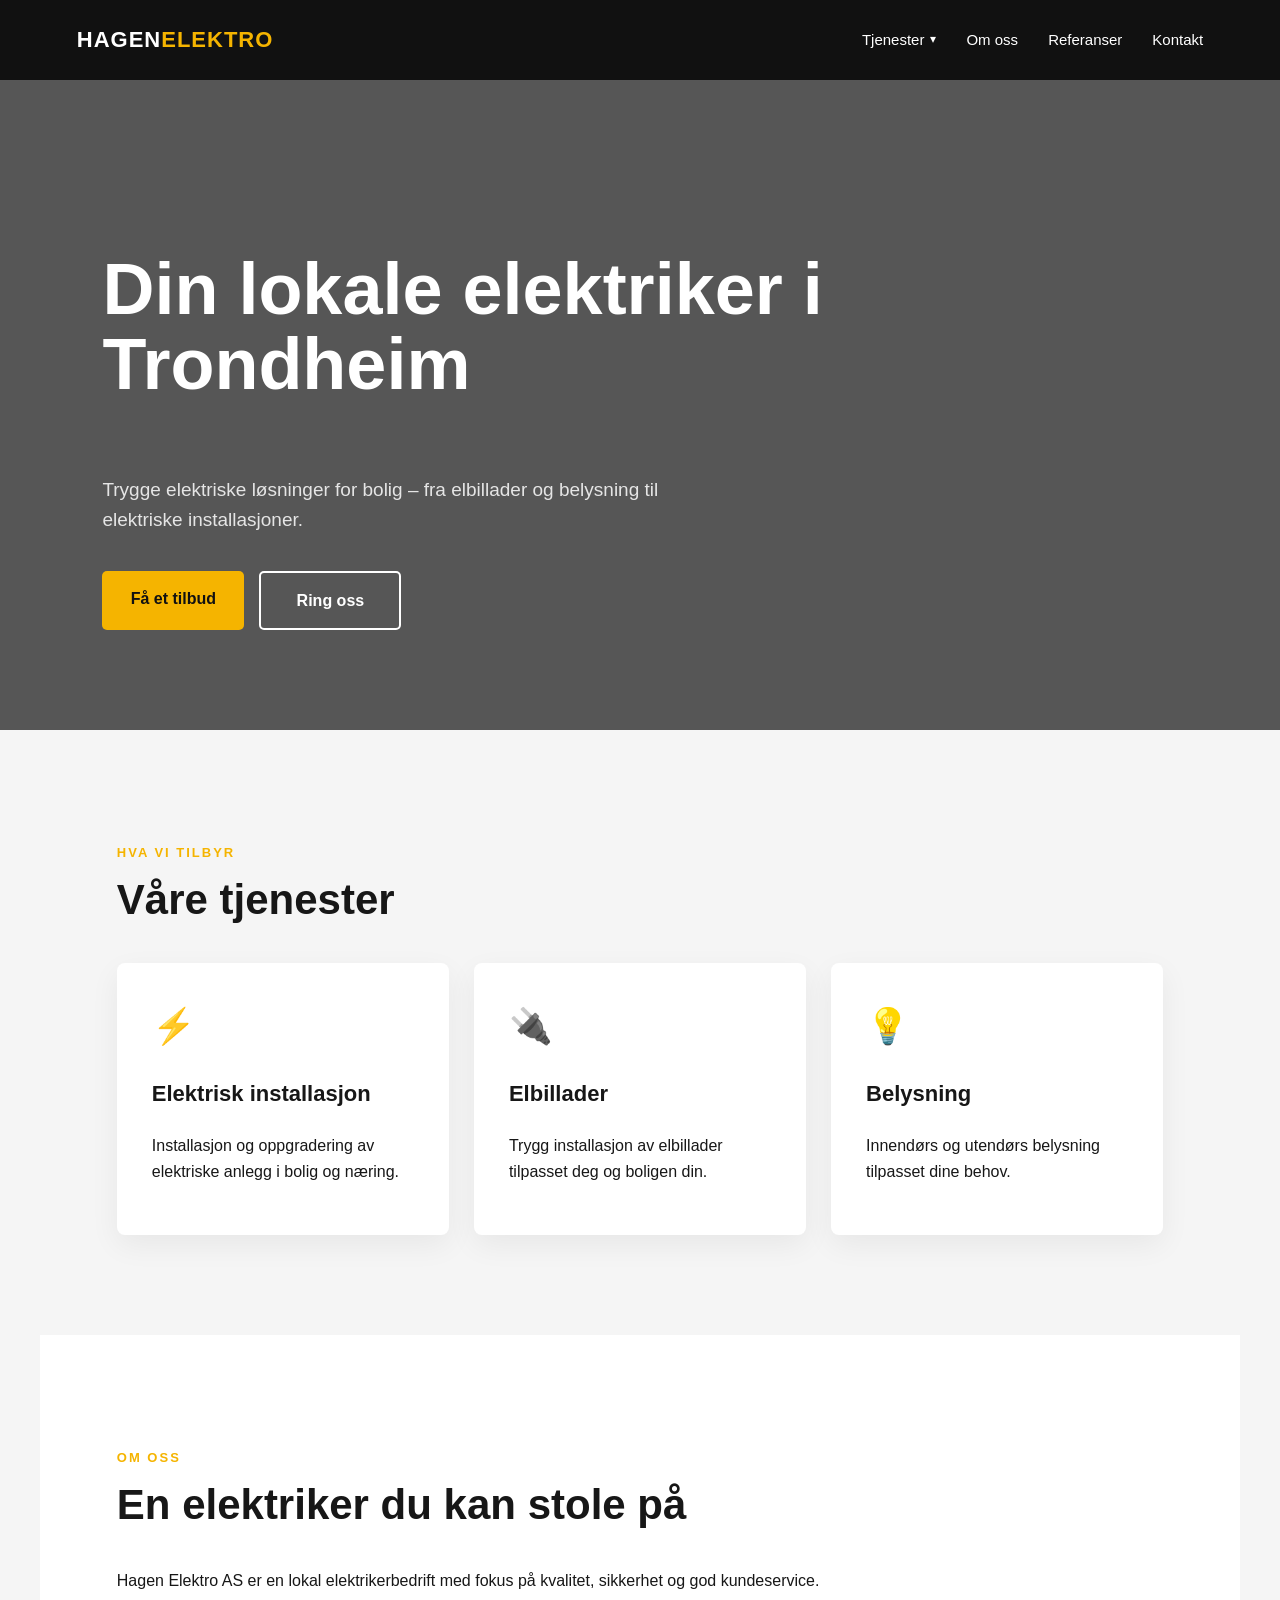
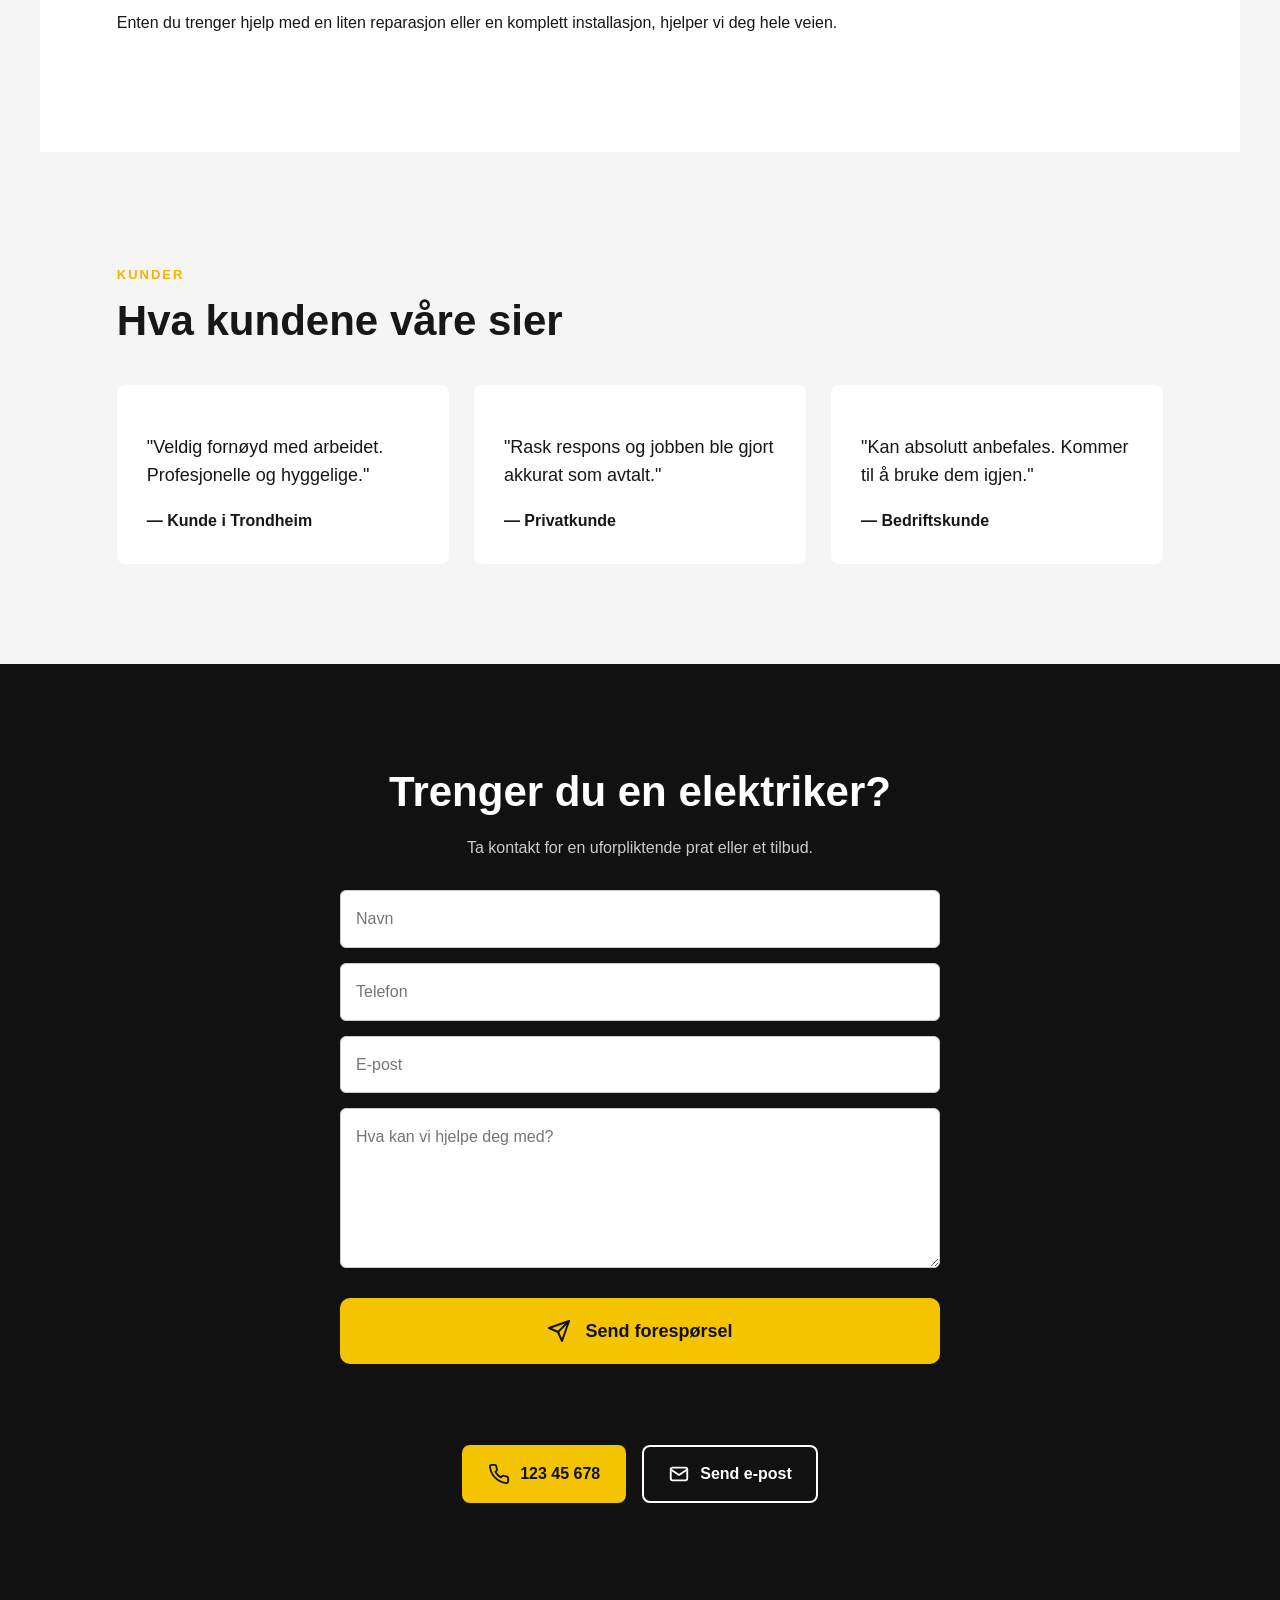
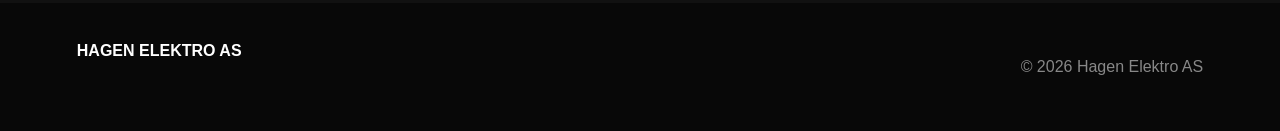
==== commit bc718126: "Forbedre SEO og innhold" ====
--- a/index.html
+++ b/index.html
@@ -5,9 +5,38 @@
     <meta charset="UTF-8">
     <meta name="viewport" content="width=device-width, initial-scale=1.0">
 
-    <title>Hagen Elektro AS | Din lokale elektriker</title>
-
-    <link rel="stylesheet" href="style.css">
+    <script type="application/ld+json">
+{
+    "@context": "https://schema.org",
+    "@type": "Electrician",
+    "name": "Hagen Elektro AS",
+    "url": "https://nettside-demo.no/",
+    "description": "Elektrikertjenester for boliger i Trondheim.",
+    "areaServed": {
+        "@type": "City",
+        "name": "Trondheim"
+    }
+}
+</script>
+
+    <title>Elektriker i Trondheim | Hagen Elektro AS</title>
+    <meta name="description"
+        content="Hagen Elektro tilbyr elektrikertjenester for boliger i Trondheim. Vi hjelper med elektrisk installasjon, elbillader og belysning.">
+
+    <link rel="canonical" href="https://nettside-demo.no/">
+
+    <meta property="og:type" content="website">
+
+    <meta property="og:title" content="Elektriker i Trondheim | Hagen Elektro AS">
+
+    <meta property="og:description"
+        content="Hagen Elektro tilbyr elektrikertjenester for boliger i Trondheim. Vi hjelper med elektrisk installasjon, elbillader og belysning.">
+
+    <meta property="og:url" content="https://nettside-demo.no/">
+
+    <meta property="og:locale" content="nb_NO">
+
+    <link rel="stylesheet" href="style.css?v=2">
 </head>
 
 <body>
@@ -58,18 +87,19 @@
 
             <div class="hero-content">
 
-                <p class="hero-small">
-                    DIN LOKALE ELEKTRIKER
-                </p>
+                <!--<p class="hero-small">
+                    ELEKTRISKE LØSNINGER FOR BOLIG
+                </p>-->
 
                 <h1>
-                    Din lokale elektriker – trygg, rask og pålitelig.
+                    <p>
+                        Din lokale elektriker i Trondheim
+                    </p>
                 </h1>
 
                 <p class="hero-text">
-                    Vi hjelper deg med alt fra elektriske
-                    installasjoner og elbilladere til
-                    belysning og service.
+                    Trygge elektriske løsninger for bolig – fra elbillader
+                    og belysning til elektriske installasjoner.
                 </p>
 
                 <div class="hero-buttons">
@@ -119,8 +149,8 @@
                     <h3>Elbillader</h3>
 
                     <p>
-                        Vi installerer moderne og
-                        sikre ladeløsninger hjemme.
+                        Trygg installasjon av elbillader
+                        tilpasset deg og boligen din.
                     </p>
                 </a>
 
--- a/style.css
+++ b/style.css
@@ -433,6 +433,54 @@
   transform: translateY(-3px);
 }
 
+/* -------------------------
+   FAQ
+------------------------- */
+
+.faq-list {
+    max-width: 850px;
+}
+
+.faq-item {
+    border-bottom: 1px solid #d5d5d5;
+}
+
+.faq-item:first-child {
+    border-top: 1px solid #d5d5d5;
+}
+
+.faq-item summary {
+    padding: 22px 40px 22px 0;
+    font-size: 18px;
+    font-weight: 700;
+    cursor: pointer;
+    position: relative;
+    list-style: none;
+}
+
+.faq-item summary::-webkit-details-marker {
+    display: none;
+}
+
+.faq-item summary::after {
+    content: "+";
+    position: absolute;
+    right: 5px;
+    top: 50%;
+    transform: translateY(-50%);
+    font-size: 26px;
+    font-weight: 400;
+}
+
+.faq-item[open] summary::after {
+    content: "−";
+}
+
+.faq-item p {
+    max-width: 750px;
+    margin: 0;
+    padding: 0 40px 22px 0;
+}
 
 /* -------------------------
    MOBIL
@@ -812,3 +860,18 @@
     background-size: cover;
     background-position: center;
 }
+
+/* -------------------------
+   TEKSTLENKER
+------------------------- */
+
+.text-link {
+    color: #b88400;
+    font-weight: 700;
+    text-decoration: underline;
+    text-underline-offset: 3px;
+}
+
+.text-link:hover {
+    color: #111;
+}
